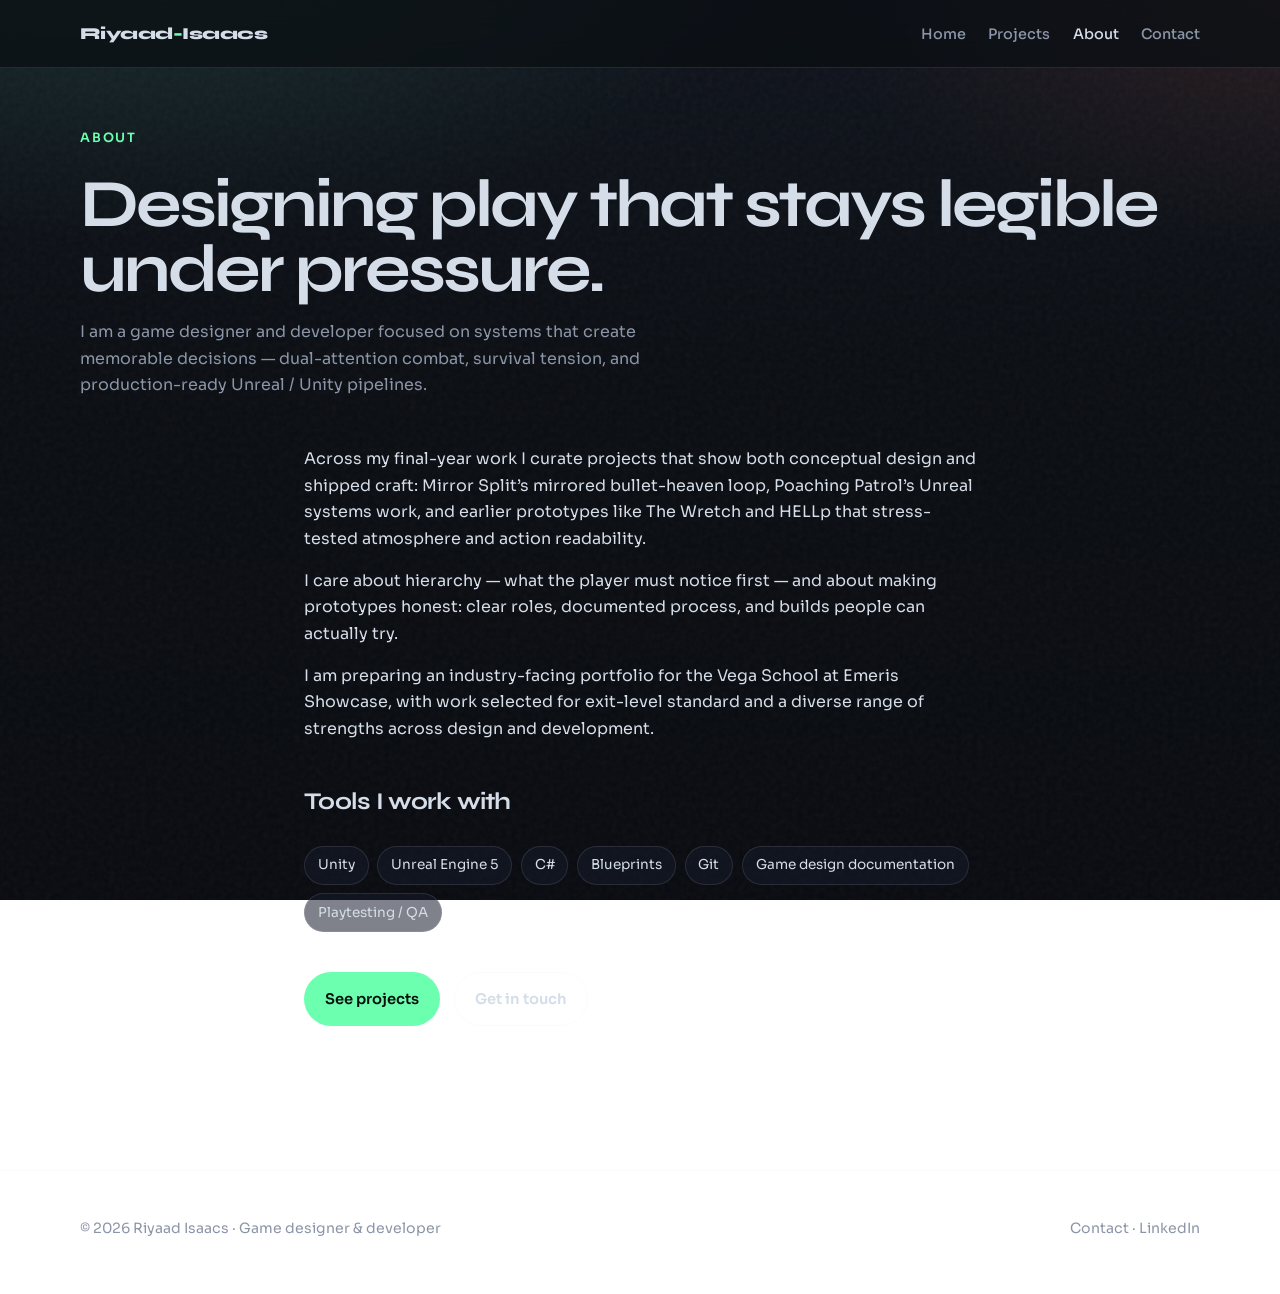
==== about.html @ bc72336f "Initial Riyaad Isaacs portfolio site for GADS Part 3. Static pages for four curated projects with PO" ====
<!DOCTYPE html>
<html lang="en">
<head>
  <meta charset="UTF-8">
  <meta name="viewport" content="width=device-width, initial-scale=1.0">
  <title>About · Riyaad Isaacs</title>
  <meta name="description" content="About Riyaad Isaacs — game designer and developer.">
  <link rel="preconnect" href="https://fonts.googleapis.com">
  <link rel="preconnect" href="https://fonts.gstatic.com" crossorigin>
  <link href="https://fonts.googleapis.com/css2?family=Sora:wght@400;500;600&family=Syne:wght@700;800&display=swap" rel="stylesheet">
  <link rel="stylesheet" href="css/styles.css">
</head>
<body>
  <div class="site-wrap">
    <header class="site-header" data-site-header></header>

    <main>
      <section class="page-hero">
        <div class="container">
          <p class="eyebrow">About</p>
          <h1>Designing play that stays legible under pressure.</h1>
          <p class="lede">I am a game designer and developer focused on systems that create memorable decisions — dual-attention combat, survival tension, and production-ready Unreal / Unity pipelines.</p>
        </div>
      </section>

      <section class="section" style="padding-top: 0;">
        <div class="container prose">
          <p>
            Across my final-year work I curate projects that show both conceptual design and shipped craft:
            Mirror Split’s mirrored bullet-heaven loop, Poaching Patrol’s Unreal systems work, and earlier prototypes
            like The Wretch and HELLp that stress-tested atmosphere and action readability.
          </p>
          <p>
            I care about hierarchy — what the player must notice first — and about making prototypes honest:
            clear roles, documented process, and builds people can actually try.
          </p>
          <p>
            I am preparing an industry-facing portfolio for the Vega School at Emeris Showcase, with work selected
            for exit-level standard and a diverse range of strengths across design and development.
          </p>

          <h2 style="font-family: var(--font-display); letter-spacing: -0.03em; margin: 2.5rem 0 0.5rem;">Tools I work with</h2>
          <ul class="tool-list">
            <li>Unity</li>
            <li>Unreal Engine 5</li>
            <li>C#</li>
            <li>Blueprints</li>
            <li>Git</li>
            <li>Game design documentation</li>
            <li>Playtesting / QA</li>
          </ul>

          <div class="cta-row" style="margin-top: 2.5rem;">
            <a class="btn btn-primary" href="index.html#projects">See projects</a>
            <a class="btn btn-ghost" href="contact.html">Get in touch</a>
          </div>
        </div>
      </section>
    </main>

    <footer class="site-footer" data-site-footer></footer>
  </div>
  <script src="js/main.js"></script>
</body>
</html>
---- css/styles.css ----
:root {
  --ink: #0b0e13;
  --ink-2: #121722;
  --panel: #171d2a;
  --fog: #d5dde8;
  --muted: #8b95a8;
  --signal: #6dffb0;
  --signal-dim: rgba(109, 255, 176, 0.14);
  --ember: #ff6a45;
  --line: rgba(213, 221, 232, 0.12);
  --max: 1120px;
  --nav-h: 4.25rem;
  --ease: cubic-bezier(0.22, 1, 0.36, 1);
  --font-display: "Syne", sans-serif;
  --font-body: "Sora", sans-serif;
}

*,
*::before,
*::after {
  box-sizing: border-box;
}

html {
  scroll-behavior: smooth;
}

body {
  margin: 0;
  min-height: 100vh;
  color: var(--fog);
  font-family: var(--font-body);
  font-size: 1rem;
  line-height: 1.65;
  background:
    radial-gradient(1200px 600px at 10% -10%, rgba(109, 255, 176, 0.12), transparent 55%),
    radial-gradient(900px 500px at 100% 0%, rgba(255, 106, 69, 0.1), transparent 50%),
    linear-gradient(180deg, #0f141d 0%, var(--ink) 40%, #090b10 100%);
  background-attachment: fixed;
}

body::before {
  content: "";
  position: fixed;
  inset: 0;
  pointer-events: none;
  z-index: 0;
  opacity: 0.045;
  background-image: url("data:image/svg+xml,%3Csvg viewBox='0 0 200 200' xmlns='http://www.w3.org/2000/svg'%3E%3Cfilter id='n'%3E%3CfeTurbulence type='fractalNoise' baseFrequency='0.85' numOctaves='4' stitchTiles='stitch'/%3E%3C/filter%3E%3Crect width='100%25' height='100%25' filter='url(%23n)'/%3E%3C/svg%3E");
}

img {
  max-width: 100%;
  display: block;
  height: auto;
}

a {
  color: var(--signal);
  text-decoration-thickness: 1px;
  text-underline-offset: 0.2em;
}

a:hover {
  color: #b8ffd9;
}

.site-wrap {
  position: relative;
  z-index: 1;
}

.container {
  width: min(100% - 2.5rem, var(--max));
  margin-inline: auto;
}

/* Nav */
.site-header {
  position: sticky;
  top: 0;
  z-index: 50;
  height: var(--nav-h);
  border-bottom: 1px solid var(--line);
  background: rgba(11, 14, 19, 0.72);
  backdrop-filter: blur(14px);
}

.nav {
  height: var(--nav-h);
  display: flex;
  align-items: center;
  justify-content: space-between;
  gap: 1rem;
}

.brand {
  font-family: var(--font-display);
  font-weight: 800;
  font-size: 1.05rem;
  letter-spacing: -0.03em;
  color: var(--fog);
  text-decoration: none;
}

.brand span {
  color: var(--signal);
}

.nav-links {
  display: flex;
  gap: 1.4rem;
  list-style: none;
  margin: 0;
  padding: 0;
}

.nav-links a {
  color: var(--muted);
  text-decoration: none;
  font-size: 0.9rem;
  font-weight: 500;
  transition: color 0.2s var(--ease);
}

.nav-links a:hover,
.nav-links a[aria-current="page"] {
  color: var(--fog);
}

.nav-toggle {
  display: none;
  background: transparent;
  border: 1px solid var(--line);
  color: var(--fog);
  padding: 0.45rem 0.7rem;
  border-radius: 0.4rem;
  font: inherit;
  cursor: pointer;
}

/* Hero */
.hero {
  min-height: calc(100vh - var(--nav-h));
  display: grid;
  align-items: end;
  padding: 4rem 0 5rem;
  position: relative;
  overflow: hidden;
}

.hero::after {
  content: "";
  position: absolute;
  inset: auto 0 0 0;
  height: 40%;
  background: linear-gradient(transparent, rgba(9, 11, 16, 0.9));
  pointer-events: none;
}

.hero-copy {
  position: relative;
  z-index: 2;
  max-width: 46rem;
  animation: rise 0.9s var(--ease) both;
}

.eyebrow {
  display: inline-block;
  margin: 0 0 1rem;
  color: var(--signal);
  font-size: 0.8rem;
  font-weight: 600;
  letter-spacing: 0.14em;
  text-transform: uppercase;
}

.hero h1 {
  margin: 0;
  font-family: var(--font-display);
  font-weight: 800;
  font-size: clamp(3.2rem, 9vw, 6.4rem);
  line-height: 0.92;
  letter-spacing: -0.05em;
}

.hero-lead {
  margin: 1.4rem 0 0;
  max-width: 36rem;
  color: var(--muted);
  font-size: 1.08rem;
}

.cta-row {
  display: flex;
  flex-wrap: wrap;
  gap: 0.85rem;
  margin-top: 2rem;
}

.btn {
  display: inline-flex;
  align-items: center;
  justify-content: center;
  gap: 0.45rem;
  padding: 0.85rem 1.25rem;
  border-radius: 999px;
  border: 1px solid transparent;
  font: inherit;
  font-size: 0.92rem;
  font-weight: 600;
  text-decoration: none;
  cursor: pointer;
  transition: transform 0.25s var(--ease), background 0.25s var(--ease), border-color 0.25s var(--ease);
}

.btn:hover {
  transform: translateY(-2px);
}

.btn-primary {
  background: var(--signal);
  color: #06110c;
}

.btn-primary:hover {
  color: #06110c;
  background: #9affc9;
}

.btn-ghost {
  background: transparent;
  border-color: var(--line);
  color: var(--fog);
}

.btn-ghost:hover {
  border-color: rgba(213, 221, 232, 0.35);
  color: var(--fog);
}

/* Sections */
.section {
  padding: 5rem 0;
}

.section-head {
  display: flex;
  flex-wrap: wrap;
  justify-content: space-between;
  align-items: end;
  gap: 1rem;
  margin-bottom: 2rem;
}

.section-head h2 {
  margin: 0;
  font-family: var(--font-display);
  font-size: clamp(1.8rem, 4vw, 2.6rem);
  letter-spacing: -0.04em;
  line-height: 1.05;
}

.section-head p {
  margin: 0;
  max-width: 28rem;
  color: var(--muted);
}

/* Project list (not cards) */
.project-list {
  display: grid;
  gap: 0;
  border-top: 1px solid var(--line);
}

.project-row {
  display: grid;
  grid-template-columns: minmax(0, 1.2fr) minmax(0, 1fr);
  gap: 2rem;
  align-items: center;
  padding: 1.75rem 0;
  border-bottom: 1px solid var(--line);
  text-decoration: none;
  color: inherit;
  transition: background 0.3s var(--ease);
}

.project-row:hover {
  background: linear-gradient(90deg, var(--signal-dim), transparent 70%);
}

.project-row:hover .project-thumb img {
  transform: scale(1.04);
}

.project-meta .index {
  color: var(--muted);
  font-size: 0.78rem;
  letter-spacing: 0.12em;
  text-transform: uppercase;
}

.project-meta h3 {
  margin: 0.4rem 0 0.55rem;
  font-family: var(--font-display);
  font-size: clamp(1.5rem, 3vw, 2.1rem);
  letter-spacing: -0.03em;
  line-height: 1.1;
}

.project-meta p {
  margin: 0;
  color: var(--muted);
  max-width: 34rem;
}

.project-meta .tags {
  display: flex;
  flex-wrap: wrap;
  gap: 0.5rem;
  margin-top: 1rem;
}

.tag {
  font-size: 0.75rem;
  color: var(--fog);
  border: 1px solid var(--line);
  padding: 0.25rem 0.6rem;
  border-radius: 999px;
}

.project-thumb {
  overflow: hidden;
  border-radius: 0.35rem;
  aspect-ratio: 16 / 9;
  background: var(--panel);
  border: 1px solid var(--line);
}

.project-thumb img {
  width: 100%;
  height: 100%;
  object-fit: cover;
  transition: transform 0.6s var(--ease);
}

/* Page heroes */
.page-hero {
  padding: 3.5rem 0 2rem;
  animation: rise 0.7s var(--ease) both;
}

.page-hero h1 {
  margin: 0.4rem 0 0;
  font-family: var(--font-display);
  font-size: clamp(2.4rem, 6vw, 4.2rem);
  letter-spacing: -0.045em;
  line-height: 0.98;
}

.page-hero .lede {
  margin: 1rem 0 0;
  max-width: 40rem;
  color: var(--muted);
}

/* About / contact */
.prose {
  max-width: 42rem;
}

.prose p + p {
  margin-top: 1rem;
}

.tool-list {
  display: flex;
  flex-wrap: wrap;
  gap: 0.55rem;
  margin: 1.5rem 0 0;
  padding: 0;
  list-style: none;
}

.tool-list li {
  padding: 0.45rem 0.8rem;
  border: 1px solid var(--line);
  border-radius: 999px;
  font-size: 0.85rem;
  color: var(--fog);
  background: rgba(23, 29, 42, 0.55);
}

.contact-grid {
  display: grid;
  grid-template-columns: repeat(auto-fit, minmax(220px, 1fr));
  gap: 1.25rem;
  margin-top: 2rem;
}

.contact-item {
  padding: 1.25rem 0;
  border-top: 1px solid var(--line);
}

.contact-item h3 {
  margin: 0 0 0.4rem;
  font-family: var(--font-display);
  font-size: 1.05rem;
}

.contact-item p,
.contact-item a {
  margin: 0;
  color: var(--muted);
  text-decoration: none;
}

.contact-item a:hover {
  color: var(--signal);
}

/* Project detail */
.poster-bleed {
  width: 100%;
  margin: 0 0 2.5rem;
  border-bottom: 1px solid var(--line);
  background: #000;
}

.poster-bleed img {
  width: min(100%, var(--max));
  margin-inline: auto;
  aspect-ratio: 16 / 9;
  object-fit: cover;
}

.detail-grid {
  display: grid;
  grid-template-columns: minmax(0, 1.55fr) minmax(0, 0.9fr);
  gap: 2.5rem;
  align-items: start;
}

.detail-block {
  margin-bottom: 2rem;
}

.detail-block h2 {
  margin: 0 0 0.7rem;
  font-family: var(--font-display);
  font-size: 1.25rem;
  letter-spacing: -0.02em;
}

.detail-block p,
.detail-block ul {
  margin: 0;
  color: var(--muted);
}

.detail-block ul {
  padding-left: 1.1rem;
}

.side-panel {
  position: sticky;
  top: calc(var(--nav-h) + 1rem);
  padding: 1.25rem;
  border: 1px solid var(--line);
  background: rgba(23, 29, 42, 0.65);
  border-radius: 0.5rem;
}

.side-panel h2 {
  margin: 0 0 1rem;
  font-family: var(--font-display);
  font-size: 1.05rem;
}

.meta-row {
  display: grid;
  gap: 0.25rem;
  padding: 0.75rem 0;
  border-top: 1px solid var(--line);
}

.meta-row:last-child {
  border-bottom: 1px solid var(--line);
}

.meta-row dt {
  font-size: 0.72rem;
  letter-spacing: 0.1em;
  text-transform: uppercase;
  color: var(--muted);
}

.meta-row dd {
  margin: 0;
  color: var(--fog);
}

.qr-pair {
  display: grid;
  grid-template-columns: 1fr 1fr;
  gap: 1rem;
  margin-top: 1.25rem;
}

.qr-item {
  text-align: center;
}

.qr-item img,
.qr-placeholder {
  width: 100%;
  aspect-ratio: 1;
  border-radius: 0.35rem;
  border: 1px solid var(--line);
  background: #fff;
  object-fit: contain;
}

.qr-placeholder {
  display: grid;
  place-items: center;
  padding: 0.75rem;
  color: #555;
  font-size: 0.75rem;
  line-height: 1.35;
  background: #f4f4f4;
}

.qr-item figcaption {
  margin-top: 0.45rem;
  font-size: 0.78rem;
  color: var(--muted);
}

.qr-item a {
  display: inline-block;
  margin-top: 0.35rem;
  font-size: 0.8rem;
}

.process-grid {
  display: grid;
  grid-template-columns: repeat(auto-fit, minmax(220px, 1fr));
  gap: 1rem;
  margin-top: 1rem;
}

.process-grid figure {
  margin: 0;
}

.process-grid img {
  width: 100%;
  aspect-ratio: 16 / 10;
  object-fit: cover;
  border-radius: 0.35rem;
  border: 1px solid var(--line);
  background: var(--panel);
}

.process-grid figcaption {
  margin-top: 0.4rem;
  font-size: 0.8rem;
  color: var(--muted);
}

.placeholder-note {
  margin-top: 0.75rem;
  padding: 0.75rem 0.9rem;
  border-left: 3px solid var(--ember);
  background: rgba(255, 106, 69, 0.08);
  color: var(--fog);
  font-size: 0.88rem;
}

/* Footer */
.site-footer {
  margin-top: 4rem;
  padding: 2rem 0 2.5rem;
  border-top: 1px solid var(--line);
  color: var(--muted);
  font-size: 0.88rem;
}

.footer-row {
  display: flex;
  flex-wrap: wrap;
  justify-content: space-between;
  gap: 1rem;
}

.footer-row a {
  color: var(--muted);
  text-decoration: none;
}

.footer-row a:hover {
  color: var(--signal);
}

@keyframes rise {
  from {
    opacity: 0;
    transform: translateY(18px);
  }
  to {
    opacity: 1;
    transform: translateY(0);
  }
}

@media (max-width: 860px) {
  .project-row {
    grid-template-columns: 1fr;
    gap: 1rem;
  }

  .project-thumb {
    order: -1;
  }

  .detail-grid {
    grid-template-columns: 1fr;
  }

  .side-panel {
    position: static;
  }
}

@media (max-width: 700px) {
  .nav-toggle {
    display: inline-flex;
  }

  .nav-links {
    position: absolute;
    top: var(--nav-h);
    left: 0;
    right: 0;
    display: none;
    flex-direction: column;
    gap: 0;
    padding: 0.5rem 1.25rem 1rem;
    background: rgba(11, 14, 19, 0.96);
    border-bottom: 1px solid var(--line);
  }

  .nav-links.open {
    display: flex;
  }

  .nav-links a {
    padding: 0.75rem 0;
    border-bottom: 1px solid var(--line);
  }

  .hero {
    min-height: auto;
    padding: 3.5rem 0 3rem;
  }
}
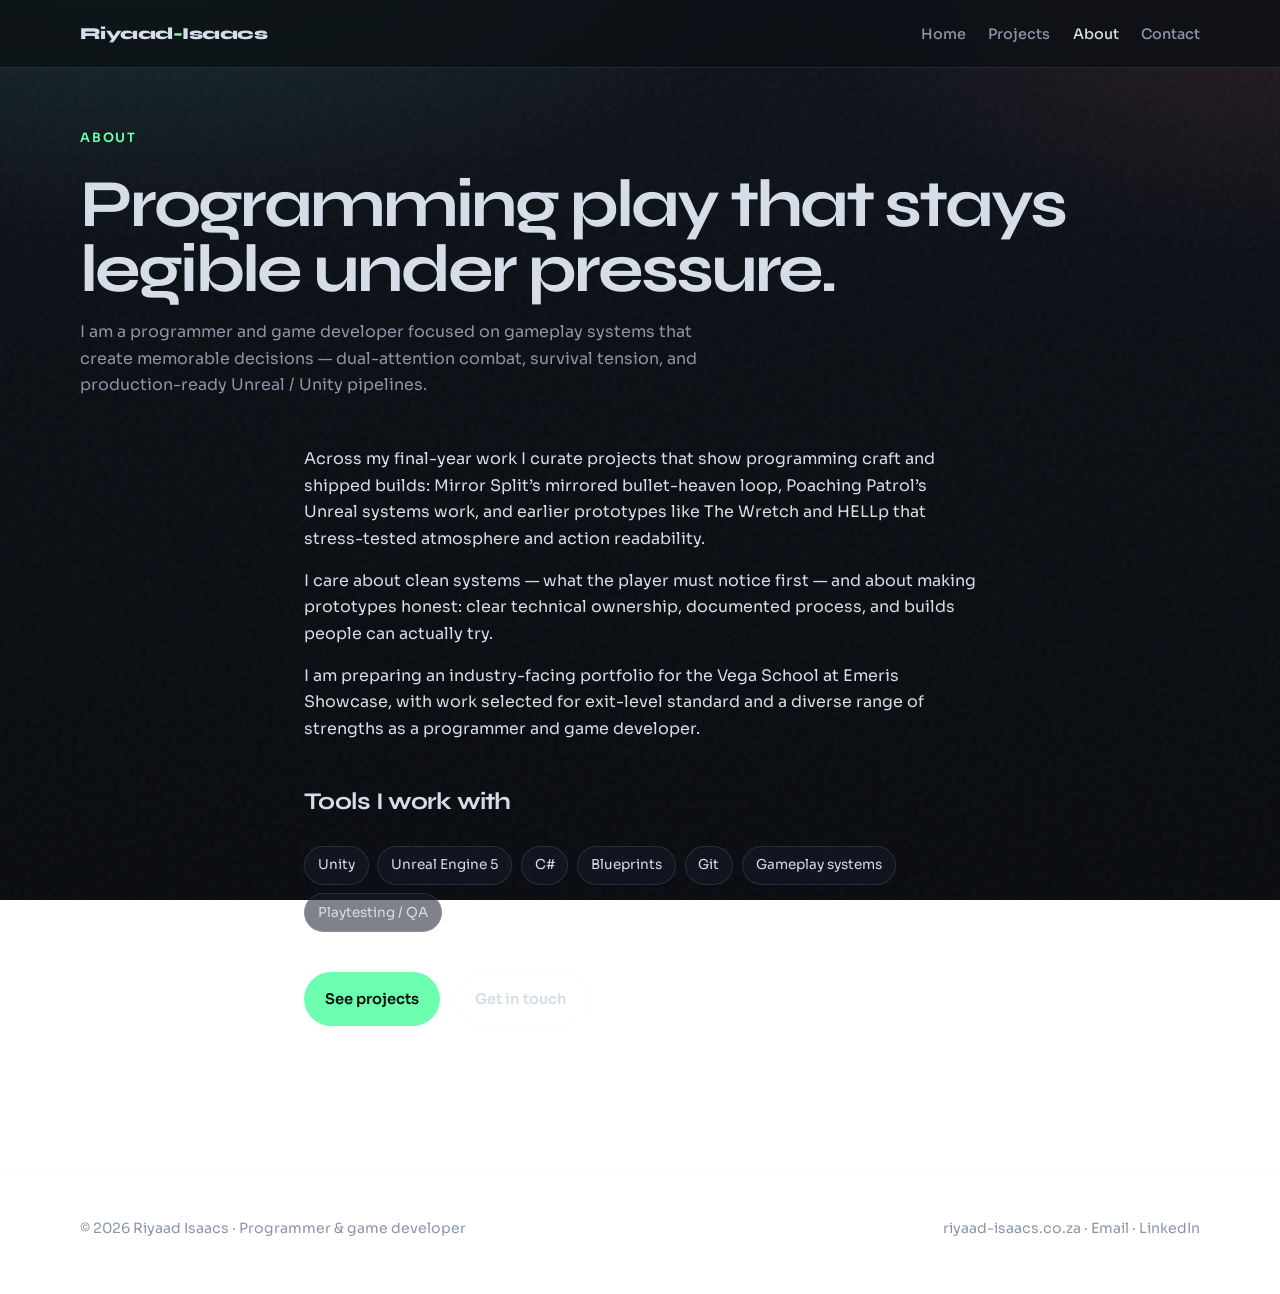
==== commit 3dac577d: "Add domain, showcase reel, Unity for HELLp, and GitHub Pages CNAME. Co-authored-by: Cursor <cursorag" ====
--- a/about.html
+++ b/about.html
@@ -4,7 +4,7 @@
   <meta charset="UTF-8">
   <meta name="viewport" content="width=device-width, initial-scale=1.0">
   <title>About · Riyaad Isaacs</title>
-  <meta name="description" content="About Riyaad Isaacs — game designer and developer.">
+  <meta name="description" content="About Riyaad Isaacs — programmer and game developer.">
   <link rel="preconnect" href="https://fonts.googleapis.com">
   <link rel="preconnect" href="https://fonts.gstatic.com" crossorigin>
   <link href="https://fonts.googleapis.com/css2?family=Sora:wght@400;500;600&family=Syne:wght@700;800&display=swap" rel="stylesheet">
@@ -18,25 +18,25 @@
       <section class="page-hero">
         <div class="container">
           <p class="eyebrow">About</p>
-          <h1>Designing play that stays legible under pressure.</h1>
-          <p class="lede">I am a game designer and developer focused on systems that create memorable decisions — dual-attention combat, survival tension, and production-ready Unreal / Unity pipelines.</p>
+          <h1>Programming play that stays legible under pressure.</h1>
+          <p class="lede">I am a programmer and game developer focused on gameplay systems that create memorable decisions — dual-attention combat, survival tension, and production-ready Unreal / Unity pipelines.</p>
         </div>
       </section>
 
       <section class="section" style="padding-top: 0;">
         <div class="container prose">
           <p>
-            Across my final-year work I curate projects that show both conceptual design and shipped craft:
+            Across my final-year work I curate projects that show programming craft and shipped builds:
             Mirror Split’s mirrored bullet-heaven loop, Poaching Patrol’s Unreal systems work, and earlier prototypes
             like The Wretch and HELLp that stress-tested atmosphere and action readability.
           </p>
           <p>
-            I care about hierarchy — what the player must notice first — and about making prototypes honest:
-            clear roles, documented process, and builds people can actually try.
+            I care about clean systems — what the player must notice first — and about making prototypes honest:
+            clear technical ownership, documented process, and builds people can actually try.
           </p>
           <p>
             I am preparing an industry-facing portfolio for the Vega School at Emeris Showcase, with work selected
-            for exit-level standard and a diverse range of strengths across design and development.
+            for exit-level standard and a diverse range of strengths as a programmer and game developer.
           </p>
 
           <h2 style="font-family: var(--font-display); letter-spacing: -0.03em; margin: 2.5rem 0 0.5rem;">Tools I work with</h2>
@@ -46,7 +46,7 @@
             <li>C#</li>
             <li>Blueprints</li>
             <li>Git</li>
-            <li>Game design documentation</li>
+            <li>Gameplay systems</li>
             <li>Playtesting / QA</li>
           </ul>
 
--- a/css/styles.css
+++ b/css/styles.css
@@ -239,6 +239,26 @@
   color: var(--fog);
 }
 
+/* Video */
+.video-frame {
+  position: relative;
+  width: 100%;
+  aspect-ratio: 16 / 9;
+  border-radius: 0.45rem;
+  overflow: hidden;
+  border: 1px solid var(--line);
+  background: #000;
+  margin-top: 1.5rem;
+}
+
+.video-frame iframe {
+  position: absolute;
+  inset: 0;
+  width: 100%;
+  height: 100%;
+  border: 0;
+}
+
 /* Sections */
 .section {
   padding: 5rem 0;
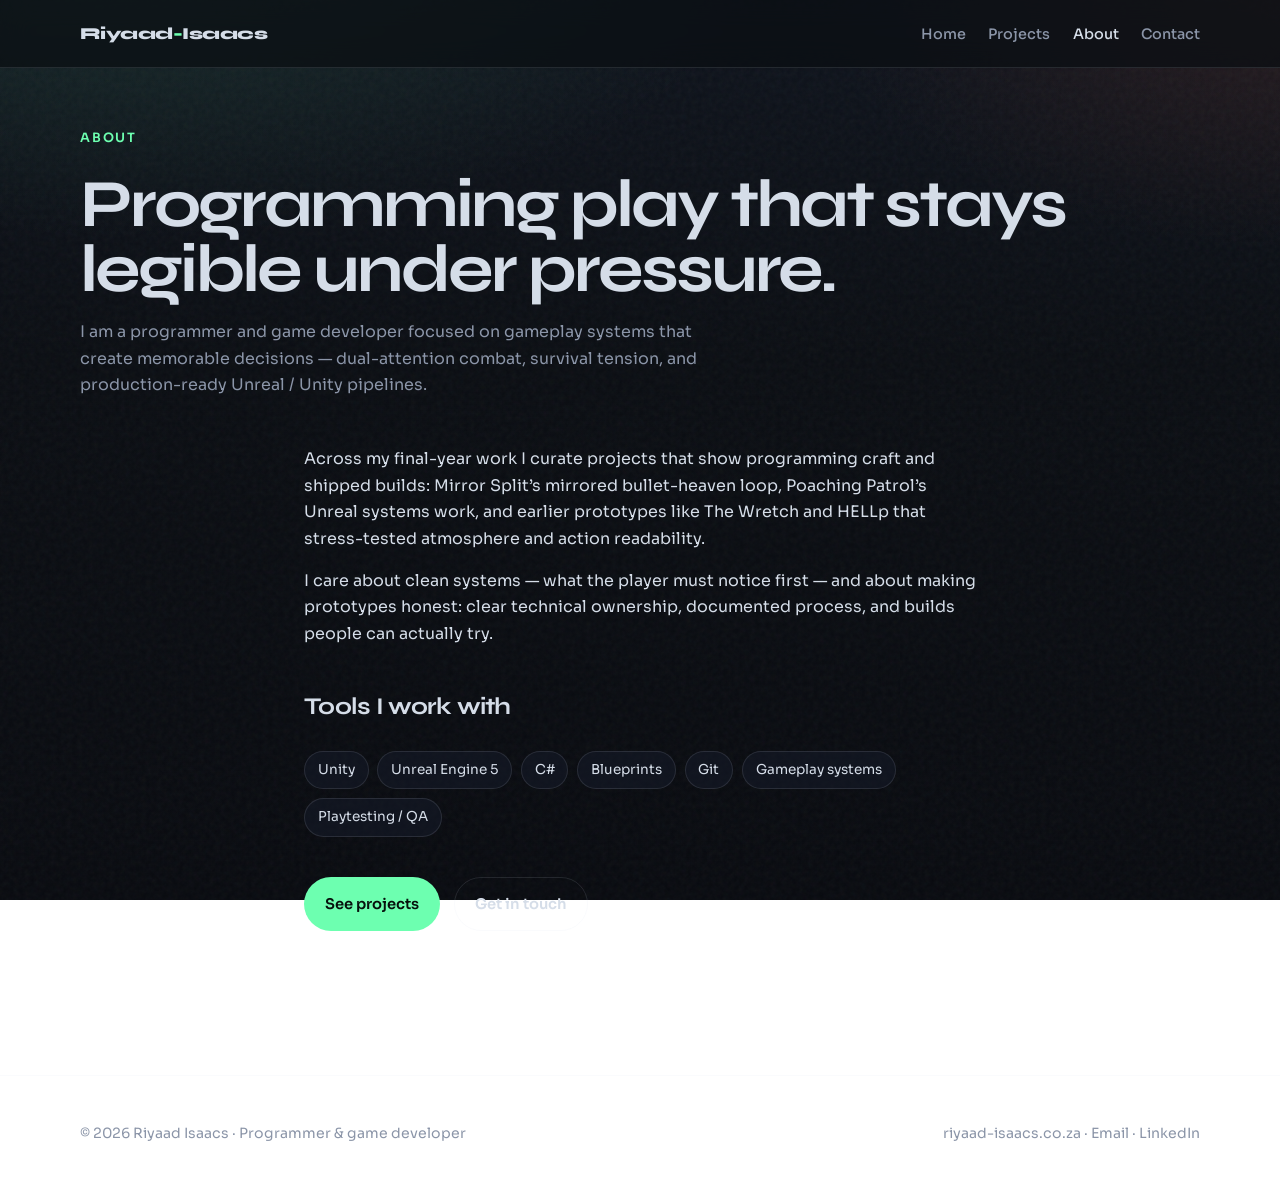
==== commit 5711ccec: "Publish portfolio content updates, itch assets, and print pack. Wire The Wretch itch link/images/QRs" ====
--- a/about.html
+++ b/about.html
@@ -34,10 +34,6 @@
             I care about clean systems — what the player must notice first — and about making prototypes honest:
             clear technical ownership, documented process, and builds people can actually try.
           </p>
-          <p>
-            I am preparing an industry-facing portfolio for the Vega School at Emeris Showcase, with work selected
-            for exit-level standard and a diverse range of strengths as a programmer and game developer.
-          </p>
 
           <h2 style="font-family: var(--font-display); letter-spacing: -0.03em; margin: 2.5rem 0 0.5rem;">Tools I work with</h2>
           <ul class="tool-list">
